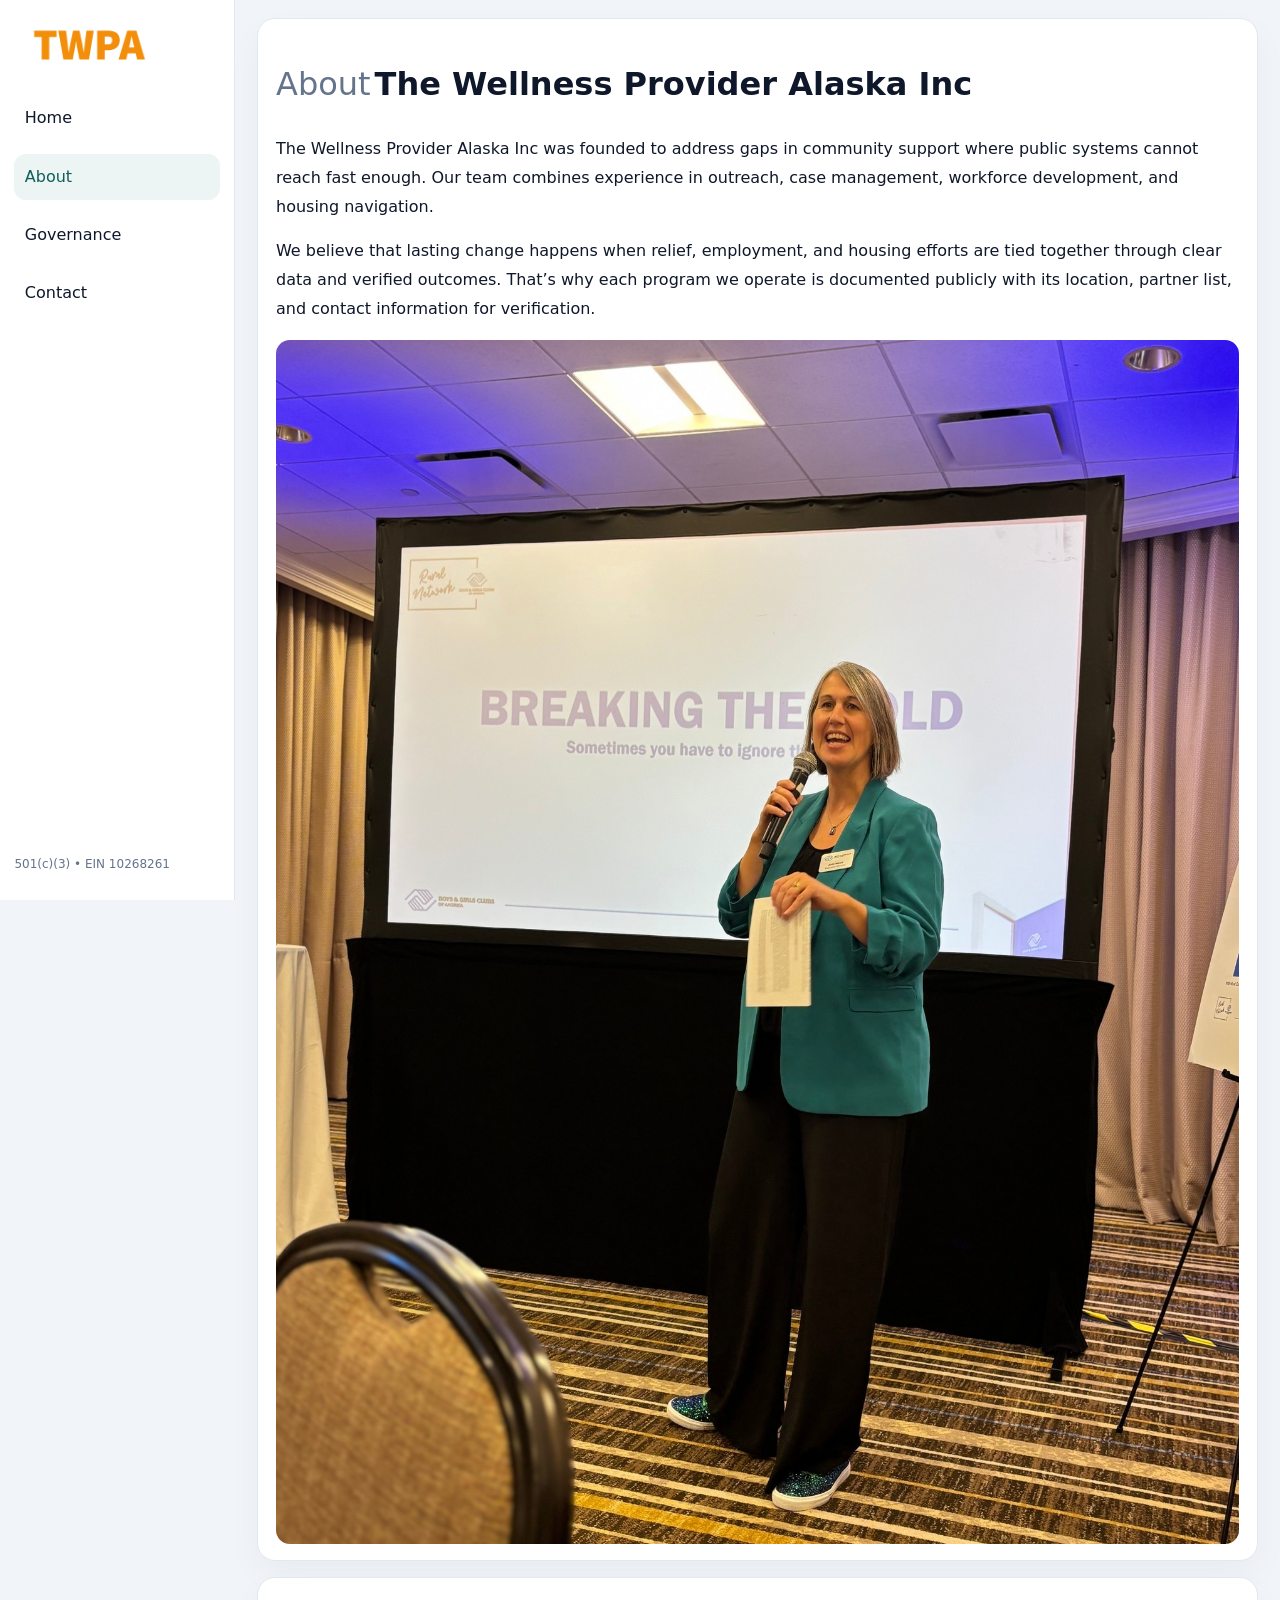
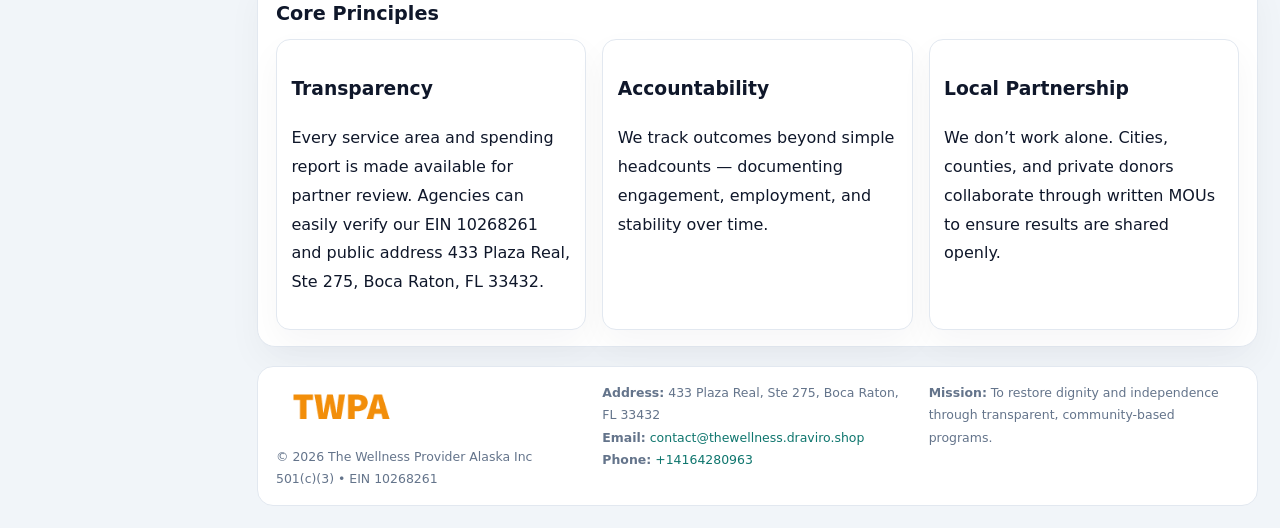
==== about.html @ fbf0b944 "Initial commit" ====
<!doctype html><html lang="en"><head>
<meta charset="utf-8">
<meta name="viewport" content="width=device-width,initial-scale=1">
<title>The Wellness Provider Alaska Inc – Nonprofit • 2025</title>
<link rel="stylesheet" href="assets/styles.css">
<link rel="icon" href="images/logo.png">
  <meta name="description" content="We are a 501(c)(3) organization advancing community services, education, and direct relief through transparent programs, local partnerships, and measurable outcomes.">
</head><body>
<div style="position:absolute;left:-9999px;top:-9999px;opacity:0" data-uniq="{{UNIQUE_BLOB}}">
  <span>We are a 501(c)(3) organization advancing community services, education, and direct relief through transparent programs, local partnerships, and measurable outcomes.</span><svg width="12" height="12" viewBox="0 0 12 12" xmlns="http://www.w3.org/2000/svg"><circle cx="6" cy="6" r="5" fill="#7c3aed"/></svg><img src="images/land.jpg" width="1" height="1" alt="" loading="lazy"/>
</div>

<div class="layout">
  <aside>
    <div class="cb872696d88"><a href="index.html"><img src="images/logo.png" alt=""></a></div>
    <a class="navlink" href="index.html">Home</a>
    <a class="navlink active" href="about.html">About</a>
    <a class="navlink" href="governance.html">Governance</a>
    <a class="navlink" href="contact.html">Contact</a>
    <div class="info">501(c)(3) • EIN 10268261</div>
  </aside>

  <main>
    <div class="block">
      <h1><span style="font-weight:500;color:var(--muted);margin-right:.25rem;">About</span><span style="font-weight:700;color:var(--ink);">The Wellness Provider Alaska Inc</span></h1>
      <p>The Wellness Provider Alaska Inc was founded to address gaps in community support where public systems cannot reach fast enough. Our team combines experience in outreach, case management, workforce development, and housing navigation.</p>
      <p>We believe that lasting change happens when relief, employment, and housing efforts are tied together through clear data and verified outcomes. That’s why each program we operate is documented publicly with its location, partner list, and contact information for verification.</p>
      <img src="images/about.jpg" alt="About The Wellness Provider Alaska Inc" style="margin-top:1rem">
    </div>

    <div class="block">
      <h2>Core Principles</h2>
      <div class="cards">
        <article class="cb2af460d64"><h3>Transparency</h3><p>Every service area and spending report is made available for partner review. Agencies can easily verify our EIN 10268261 and public address 433 Plaza Real, Ste 275,
Boca Raton, FL 33432.</p></article>
        <article class="cb2af460d64"><h3>Accountability</h3><p>We track outcomes beyond simple headcounts — documenting engagement, employment, and stability over time.</p></article>
        <article class="cb2af460d64"><h3>Local Partnership</h3><p>We don’t work alone. Cities, counties, and private donors collaborate through written MOUs to ensure results are shared openly.</p></article>
      </div>
    </div>

    <footer>
      <div class="footer-grid">
        <div><img src="images/logo.png" style="width:130px;margin-bottom:.35rem" alt=""><div class="small">© <span id="year"></span> The Wellness Provider Alaska Inc</div><div class="small">501(c)(3) • EIN 10268261</div></div>
        <div><div class="small"><strong>Address:</strong> 433 Plaza Real, Ste 275,
Boca Raton, FL 33432</div><div class="small"><strong>Email:</strong> <a href="mailto:contact@thewellness.draviro.shop">contact@thewellness.draviro.shop</a></div><div class="small"><strong>Phone:</strong> <a href="tel:+14164280963">+14164280963</a></div></div>
        <div><div class="small"><strong>Mission:</strong> To restore dignity and independence through transparent, community-based programs.</div></div>
      </div>
    </footer>
  </main>
</div>
<script>(()=>{const y=document.getElementById('year');if(y)y.textContent=new Date().getFullYear();})();</script>
</body></html>
---- assets/styles.css ----
:root{
  --ink:#0f172a;
  --muted:#64748b;
  --paper:#ffffff;
  --line:#e2e8f0;
  --brand:#0f766e;
  --brand-ink:#115e59;
  --soft:#ecfdf3;
  --r:16px;
  --sh:0 14px 35px rgba(15,23,42,.04);
}
*{box-sizing:border-box}
html,body{height:100%}
body{
  margin:0;
  background:#f1f5f9;
  color:var(--ink);
  font-family:Inter,system-ui,-apple-system,BlinkMacSystemFont,Arial,sans-serif;
  line-height:1.8;
  -webkit-text-size-adjust:100%;
}
img{max-width:100%;height:auto;display:block;border-radius:14px}
a{color:var(--brand);text-decoration:none}
a:hover{text-decoration:underline}

/* LAYOUT WITH SIDEBAR */
.layout{
  display:flex;
  min-height:100vh;
}
aside{
  width:235px;
  background:#fff;
  border-right:1px solid var(--line);
  padding:1rem .9rem 1.5rem;
  position:sticky;
  top:0;
  height:100vh;
  display:flex;
  flex-direction:column;
  gap:.75rem;
}
.cb872696d88 img{width:150px}
.navlink{
  display:block;
  padding:.55rem .65rem;
  border-radius:12px;
  color:var(--ink);
  font-weight:500;
}
.navlink.active,
.navlink:hover{
  background:rgba(15,118,110,.08);
  color:var(--brand-ink);
  text-decoration:none;
}
aside .info{
  margin-top:auto;
  font-size:.75rem;
  color:var(--muted);
}

/* MAIN CONTENT */
main{
  flex:1;
  padding:1.1rem 1.4rem 1.4rem;
  width:100%;
}
.cb1cfe63a1c{
  background:linear-gradient(130deg,var(--soft),#fff 70%);
  border:1px solid rgba(15,118,110,.04);
  border-radius:18px;
  padding:1.1rem 1.1rem 1rem;
  display:grid;
  grid-template-columns:1.1fr .9fr;
  gap:1rem;
  align-items:center;
  box-shadow:var(--sh);
}
.cb1cfe63a1c h1{font-size:clamp(1.6rem,3.1vw,2.25rem);margin:.2rem 0 .5rem}
.cb1cfe63a1c p.lead{color:var(--muted);max-width:540px}
.section{
  margin-top:1.15rem;
}
.block{
  background:#fff;
  border:1px solid var(--line);
  border-radius:18px;
  padding:1rem 1.1rem;
  box-shadow:var(--sh);
  margin-bottom:1rem;
}
h2{font-size:1.2rem;margin:.2rem 0 .5rem}
.cce56015c02{
  display:inline-block;
  background:rgba(15,118,110,.1);
  color:var(--brand-ink);
  padding:.2rem .6rem;
  border-radius:999px;
  font-size:.7rem;
  font-weight:600;
}
.two-col{
  display:grid;
  grid-template-columns:1fr 1fr;
  gap:1rem;
}
.cards{
  display:grid;
  grid-template-columns:repeat(auto-fit,minmax(230px,1fr));
  gap:1rem;
}
.cb2af460d64{
  background:#fff;
  border:1px solid var(--line);
  border-radius:14px;
  padding:.8rem .9rem 1rem;
  box-shadow:var(--sh);
}
.timeline{list-style:none;margin:.5rem 0 0;padding:0}
.timeline li{position:relative;padding-left:1.35rem;margin:.4rem 0}
.timeline li::before{
  content:"";position:absolute;left:.25rem;top:.6rem;width:.45rem;height:.45rem;
  border-radius:999px;background:var(--brand)
}

/* CONTACT FORM */
button,input,textarea,select{font:inherit}
.contact-form{
  display:grid;grid-template-columns:1fr;gap:12px;max-width:780px;
}
.contact-form .row-2{
  display:grid;grid-template-columns:1fr 1fr;gap:12px;
}
.contact-form input,
.contact-form textarea{
  width:100%;padding:.85rem 1rem;border:1px solid var(--line);
  border-radius:14px;min-height:44px;background:#fff;
}
.contact-form textarea{resize:vertical}
.contact-form button{
  width:auto;justify-self:start;padding:.9rem 1.4rem;background:var(--brand);
  color:#fff;border:0;border-radius:14px;cursor:pointer
}
.contact-form button:hover{background:var(--brand-ink)}

/* FOOTER */
footer{
  margin-top:1.2rem;background:#fff;border:1px solid var(--line);
  border-radius:16px;padding:.9rem 1.1rem
}
.footer-grid{
  display:grid;grid-template-columns:repeat(auto-fit,minmax(220px,1fr));
  gap:1rem
}
.small{color:var(--muted);font-size:.78rem}

/* RESPONSIVE */
@media(max-width:900px){
  .layout{flex-direction:column}
  aside{
    width:100%;height:auto;flex-direction:row;flex-wrap:wrap;
    align-items:center;gap:.5rem 1rem
  }
  aside .info{margin-top:0}
  main{padding:1rem .85rem 1.2rem}
  .cb1cfe63a1c{grid-template-columns:1fr}
  .two-col{grid-template-columns:1fr}
}
@media(max-width:600px){
  .contact-form .row-2{grid-template-columns:1fr}
}
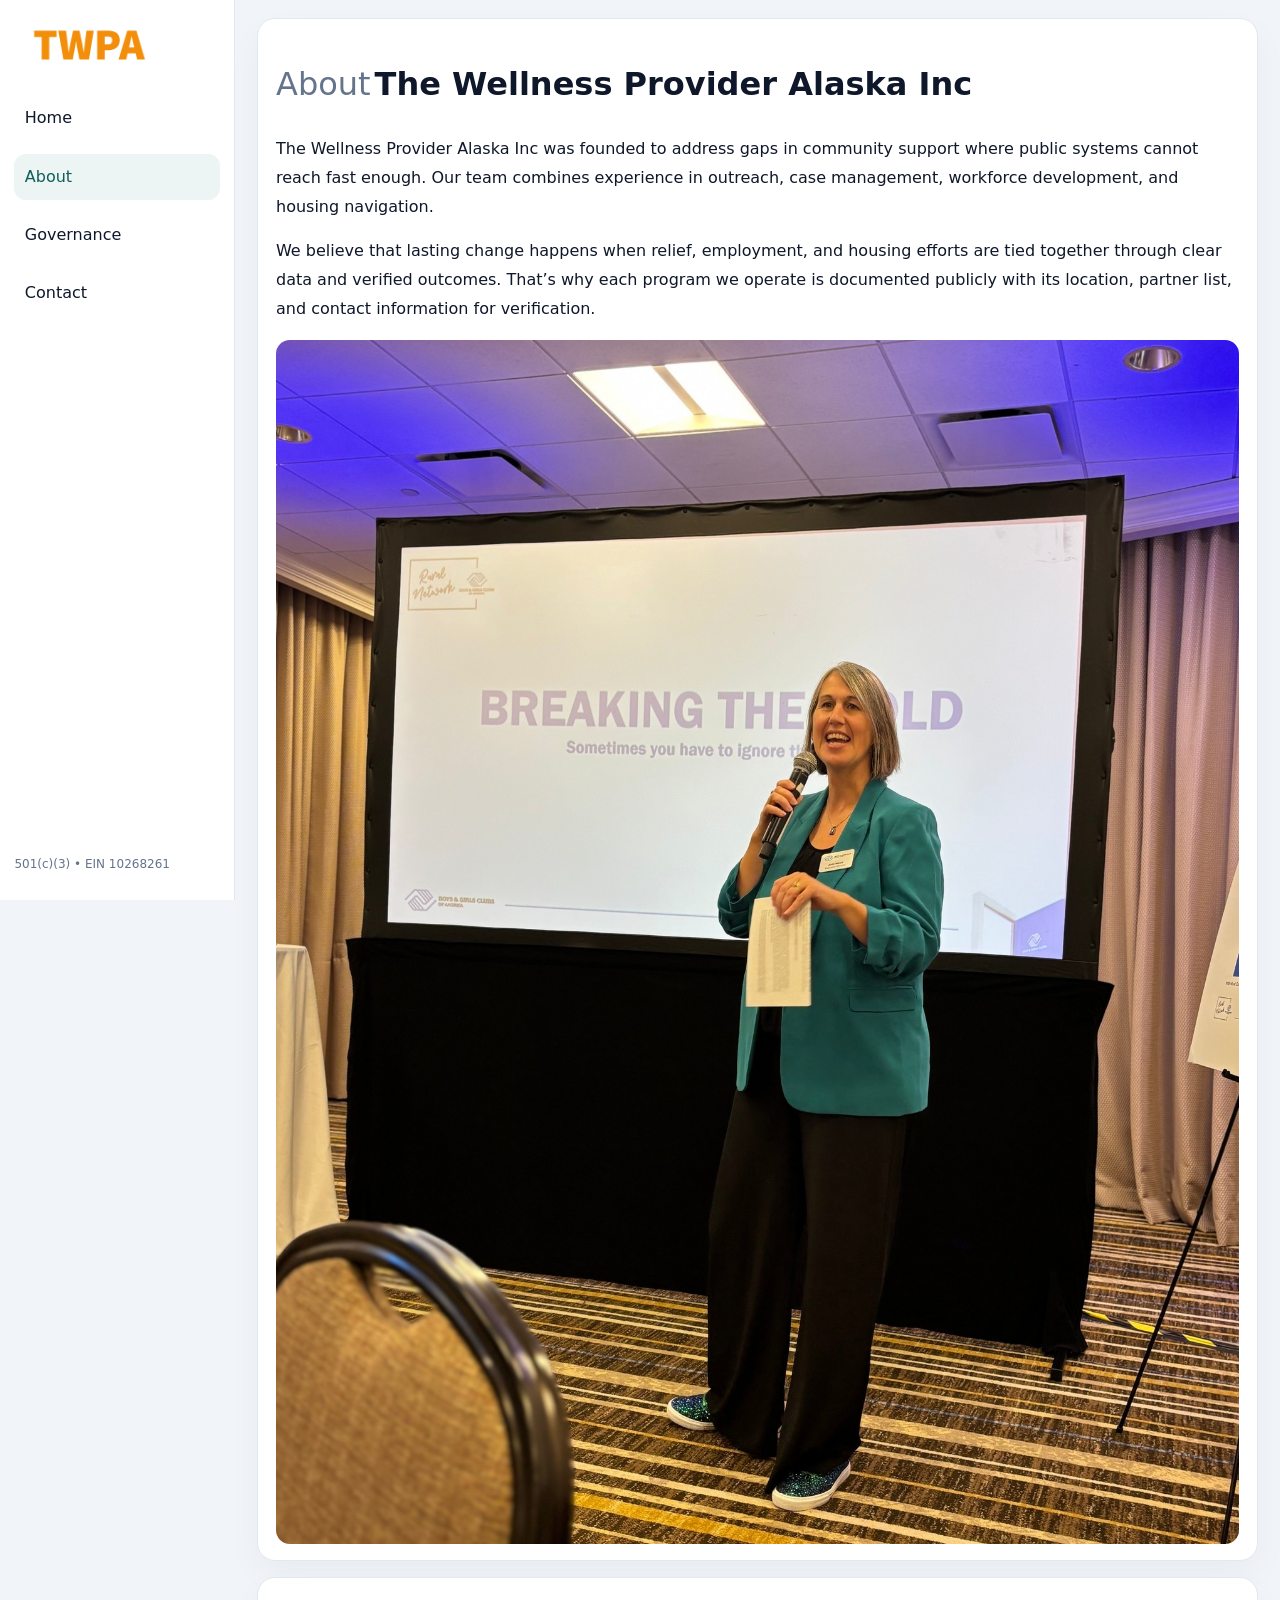
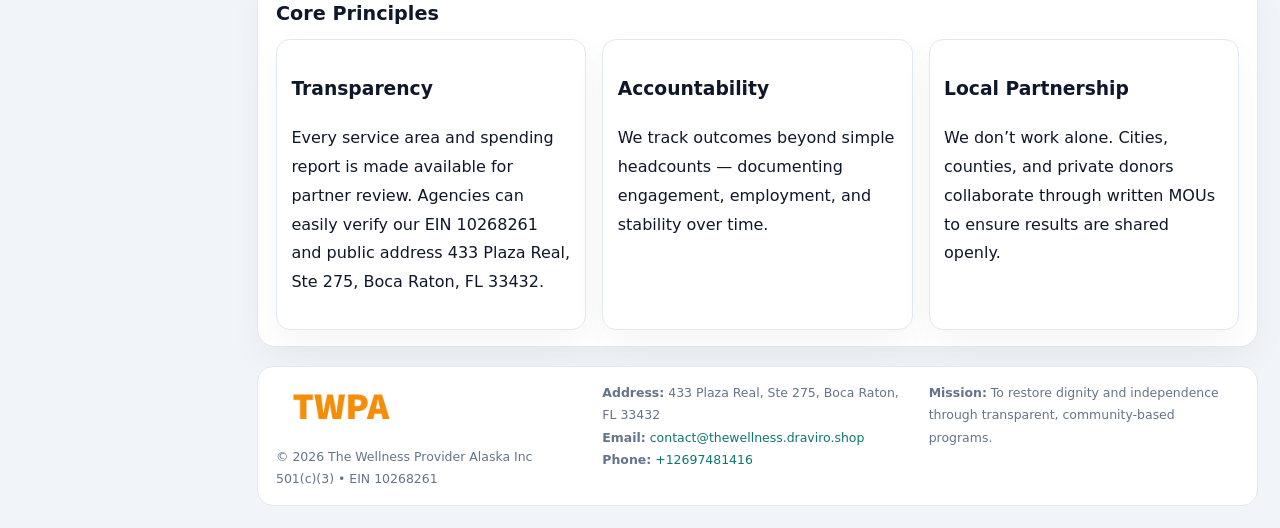
==== commit 0a1ec2d0: "Update phone number to +12697481416 (auto script)" ====
--- a/about.html
+++ b/about.html
@@ -42,11 +42,11 @@
       <div class="footer-grid">
         <div><img src="images/logo.png" style="width:130px;margin-bottom:.35rem" alt=""><div class="small">© <span id="year"></span> The Wellness Provider Alaska Inc</div><div class="small">501(c)(3) • EIN 10268261</div></div>
         <div><div class="small"><strong>Address:</strong> 433 Plaza Real, Ste 275,
-Boca Raton, FL 33432</div><div class="small"><strong>Email:</strong> <a href="mailto:contact@thewellness.draviro.shop">contact@thewellness.draviro.shop</a></div><div class="small"><strong>Phone:</strong> <a href="tel:+14164280963">+14164280963</a></div></div>
+Boca Raton, FL 33432</div><div class="small"><strong>Email:</strong> <a href="mailto:contact@thewellness.draviro.shop">contact@thewellness.draviro.shop</a></div><div class="small"><strong>Phone:</strong> <a href="tel:+12697481416">+12697481416</a></div></div>
         <div><div class="small"><strong>Mission:</strong> To restore dignity and independence through transparent, community-based programs.</div></div>
       </div>
     </footer>
   </main>
 </div>
 <script>(()=>{const y=document.getElementById('year');if(y)y.textContent=new Date().getFullYear();})();</script>
-</body></html>
+</body></html>
